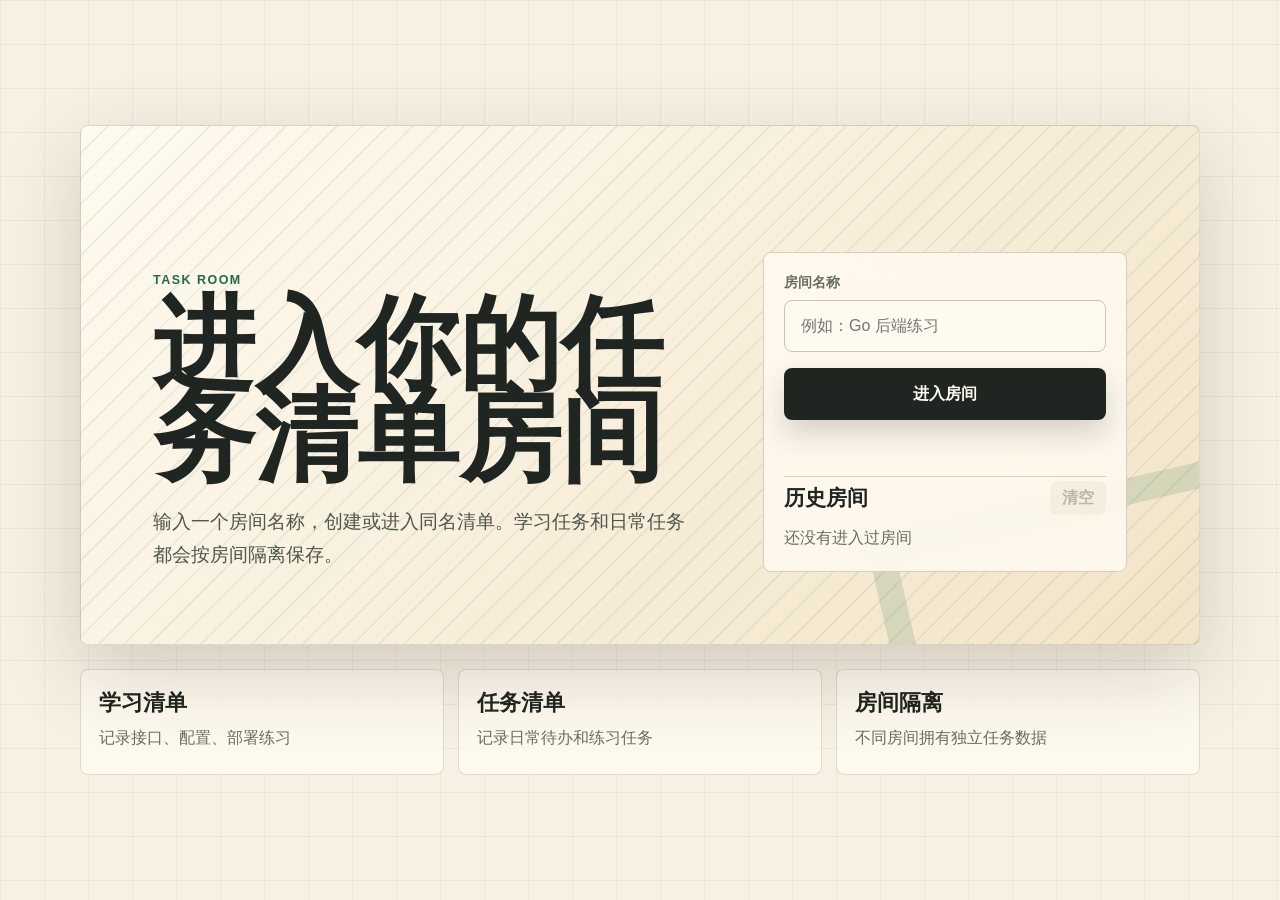
==== frontend/home.html @ 288fbd44 "first commit" ====
<!doctype html>
<html lang="zh-CN">
  <head>
    <meta charset="UTF-8" />
    <meta name="viewport" content="width=device-width, initial-scale=1.0" />
    <title>进入任务房间</title>
    <link rel="stylesheet" href="./home.css" />
  </head>
  <body>
    <main class="home-shell">
      <section class="entry-panel" aria-labelledby="home-title">
        <div class="entry-copy">
          <p class="eyebrow">Task Room</p>
          <h1 id="home-title">进入你的任务清单房间</h1>
          <p class="lead">输入一个房间名称，创建或进入同名清单。学习任务和日常任务都会按房间隔离保存。</p>
        </div>

        <form class="room-form" id="roomForm">
          <label class="room-field">
            <span>房间名称</span>
            <input id="roomName" name="name" type="text" maxlength="40" placeholder="例如：Go 后端练习" autocomplete="off" required />
          </label>
          <button class="enter-button" type="submit">进入房间</button>
          <p class="room-message" id="roomMessage" role="status"></p>

          <section class="history-panel" aria-labelledby="history-title">
            <div class="history-heading">
              <h2 id="history-title">历史房间</h2>
              <button class="clear-history" id="clearHistoryButton" type="button">清空</button>
            </div>
            <div class="history-list" id="historyList"></div>
          </section>
        </form>
      </section>

      <section class="hint-strip" aria-label="项目能力">
        <div>
          <strong>学习清单</strong>
          <span>记录接口、配置、部署练习</span>
        </div>
        <div>
          <strong>任务清单</strong>
          <span>记录日常待办和练习任务</span>
        </div>
        <div>
          <strong>房间隔离</strong>
          <span>不同房间拥有独立任务数据</span>
        </div>
      </section>
    </main>

    <script src="./home.js"></script>
  </body>
</html>
---- frontend/home.css ----
:root {
  --paper: #f7f1e4;
  --ink: #1f2520;
  --muted: #66705f;
  --line: #d9cfb8;
  --fern: #206b4f;
  --fern-dark: #114632;
  --coral: #e56f4a;
  --white: #fffaf0;
  --shadow: 0 28px 80px rgba(42, 34, 19, 0.18);
}

* {
  box-sizing: border-box;
}

body {
  min-height: 100vh;
  margin: 0;
  color: var(--ink);
  font-family: "Aptos", "Segoe UI", sans-serif;
  background:
    linear-gradient(90deg, rgba(31, 37, 32, 0.05) 1px, transparent 1px),
    linear-gradient(rgba(31, 37, 32, 0.05) 1px, transparent 1px),
    var(--paper);
  background-size: 44px 44px;
}

button,
input {
  font: inherit;
}

.home-shell {
  display: grid;
  align-content: center;
  gap: 24px;
  width: min(1120px, calc(100% - 32px));
  min-height: 100vh;
  margin: 0 auto;
  padding: 32px 0;
}

.entry-panel {
  display: grid;
  grid-template-columns: minmax(0, 1.2fr) minmax(320px, 0.8fr);
  gap: clamp(28px, 5vw, 72px);
  align-items: end;
  min-height: 520px;
  padding: clamp(28px, 6vw, 72px);
  border: 1px solid rgba(31, 37, 32, 0.14);
  border-radius: 8px;
  background:
    repeating-linear-gradient(135deg, rgba(32, 107, 79, 0.08) 0 2px, transparent 2px 18px),
    linear-gradient(135deg, rgba(255, 250, 240, 0.96), rgba(240, 226, 196, 0.9));
  box-shadow: var(--shadow);
  overflow: hidden;
  position: relative;
}

.entry-panel::after {
  content: "";
  position: absolute;
  right: -78px;
  bottom: -70px;
  width: 340px;
  height: 170px;
  border: 26px solid rgba(32, 107, 79, 0.14);
  transform: rotate(-13deg);
}

.entry-copy,
.room-form {
  position: relative;
  z-index: 1;
}

.eyebrow {
  margin: 0 0 12px;
  color: var(--fern);
  font-size: 0.78rem;
  font-weight: 850;
  letter-spacing: 0.12em;
  text-transform: uppercase;
}

h1 {
  max-width: 760px;
  margin: 0 0 22px;
  font-family: Georgia, "Times New Roman", serif;
  font-size: clamp(3.3rem, 8vw, 7rem);
  line-height: 0.9;
  letter-spacing: 0;
}

.lead {
  max-width: 560px;
  margin: 0;
  color: #4e574b;
  font-size: clamp(1rem, 2vw, 1.2rem);
  line-height: 1.75;
}

.room-form {
  display: grid;
  gap: 16px;
  padding: 20px;
  border: 1px solid var(--line);
  border-radius: 8px;
  background: rgba(255, 250, 240, 0.88);
  backdrop-filter: blur(12px);
}

.room-field {
  display: grid;
  gap: 8px;
}

.room-field span {
  color: var(--muted);
  font-size: 0.88rem;
  font-weight: 850;
}

.room-field input {
  width: 100%;
  min-height: 52px;
  padding: 0 16px;
  border: 1px solid #cfc4ab;
  border-radius: 8px;
  color: var(--ink);
  background: var(--white);
  outline: none;
}

.room-field input:focus {
  border-color: var(--fern);
  box-shadow: 0 0 0 4px rgba(32, 107, 79, 0.14);
}

.enter-button {
  min-height: 52px;
  border: 0;
  border-radius: 8px;
  color: var(--white);
  background: var(--ink);
  font-weight: 850;
  cursor: pointer;
  transition: transform 160ms ease, box-shadow 160ms ease;
  box-shadow: 0 14px 28px rgba(31, 37, 32, 0.18);
}

.enter-button:hover {
  transform: translateY(-2px);
}

.enter-button:disabled {
  cursor: wait;
  opacity: 0.72;
  transform: none;
}

.room-message {
  min-height: 24px;
  margin: 0;
  color: var(--fern-dark);
  font-weight: 750;
}

.history-panel {
  display: grid;
  gap: 10px;
  padding-top: 4px;
  border-top: 1px solid var(--line);
}

.history-heading {
  display: flex;
  align-items: center;
  justify-content: space-between;
  gap: 12px;
}

.history-heading h2 {
  margin: 0;
  font-family: Georgia, "Times New Roman", serif;
  font-size: 1.3rem;
  line-height: 1;
}

.clear-history {
  min-height: 34px;
  border: 0;
  border-radius: 8px;
  padding: 0 12px;
  color: var(--muted);
  background: #eee5d2;
  cursor: pointer;
  font-weight: 750;
}

.clear-history:disabled {
  cursor: default;
  opacity: 0.45;
}

.history-list {
  display: grid;
  gap: 8px;
}

.history-empty {
  margin: 0;
  color: var(--muted);
  line-height: 1.6;
}

.history-item {
  display: flex;
  align-items: center;
  justify-content: space-between;
  gap: 12px;
  width: 100%;
  min-height: 44px;
  border: 1px solid var(--line);
  border-radius: 8px;
  padding: 0 12px;
  color: var(--ink);
  background: var(--white);
  cursor: pointer;
  text-align: left;
  font-weight: 800;
}

.history-item span {
  color: var(--muted);
  font-size: 0.82rem;
  font-weight: 750;
}

.hint-strip {
  display: grid;
  grid-template-columns: repeat(3, 1fr);
  gap: 14px;
}

.hint-strip div {
  min-height: 106px;
  padding: 18px;
  border: 1px solid rgba(31, 37, 32, 0.14);
  border-radius: 8px;
  background: rgba(255, 250, 240, 0.88);
}

.hint-strip strong {
  display: block;
  margin-bottom: 8px;
  font-family: Georgia, "Times New Roman", serif;
  font-size: 1.35rem;
}

.hint-strip span {
  color: var(--muted);
  line-height: 1.6;
}

@media (max-width: 820px) {
  .entry-panel,
  .hint-strip {
    grid-template-columns: 1fr;
  }

  .entry-panel {
    min-height: auto;
  }
}

@media (max-width: 560px) {
  .home-shell {
    width: min(100% - 20px, 1120px);
    padding: 10px 0 24px;
  }

  .entry-panel {
    padding: 24px;
  }

  h1 {
    font-size: 3.2rem;
  }
}
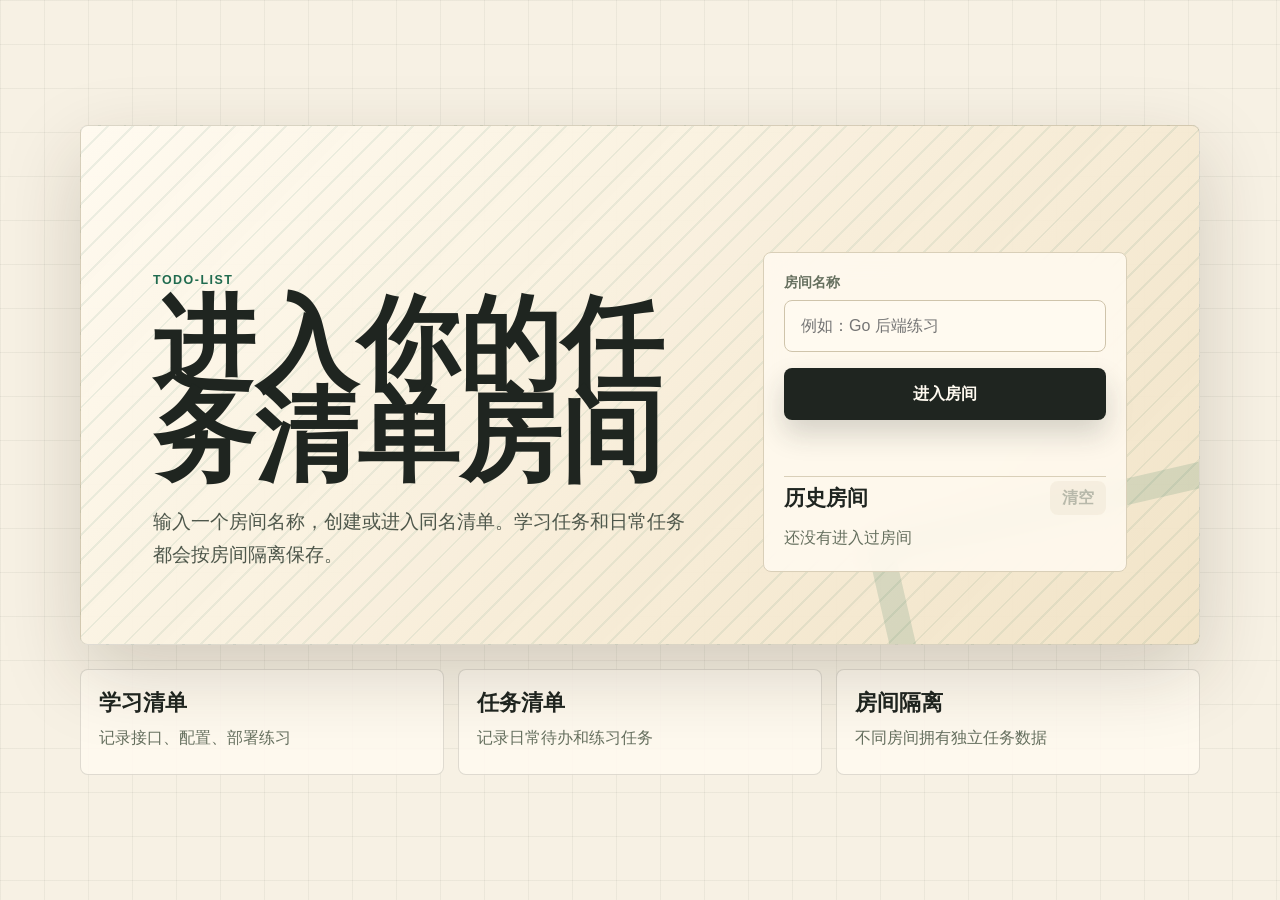
==== commit 92294469: "docs:更新 README update Project name  add LICENSE.  Signed-off-by: 拖鞋423 <tuo042361@163.com>  update R" ====
--- a/frontend/home.html
+++ b/frontend/home.html
@@ -10,7 +10,7 @@
     <main class="home-shell">
       <section class="entry-panel" aria-labelledby="home-title">
         <div class="entry-copy">
-          <p class="eyebrow">Task Room</p>
+          <p class="eyebrow">Todo-list</p>
           <h1 id="home-title">进入你的任务清单房间</h1>
           <p class="lead">输入一个房间名称，创建或进入同名清单。学习任务和日常任务都会按房间隔离保存。</p>
         </div>
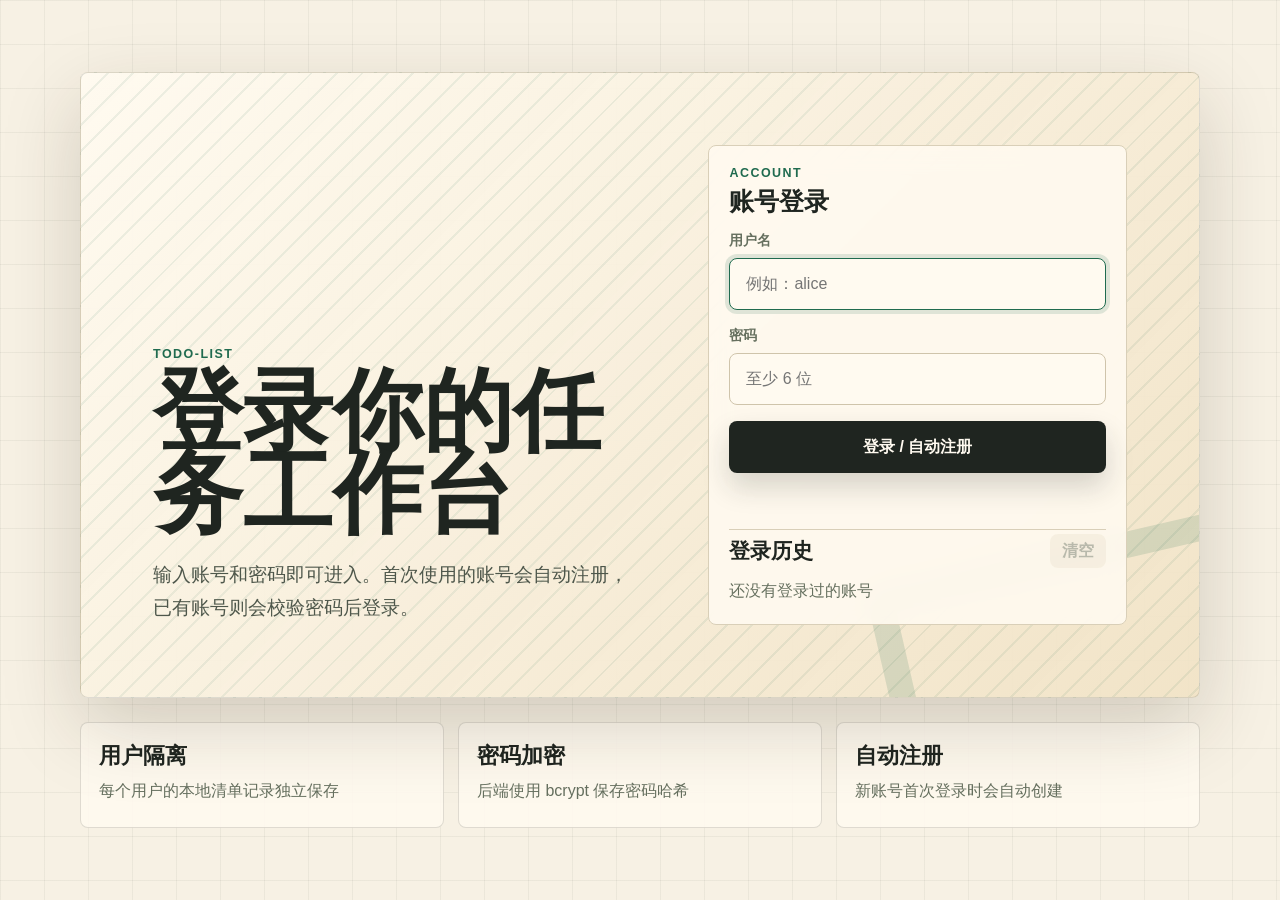
==== commit 7e15213b: "add login" ====
--- a/frontend/home.html
+++ b/frontend/home.html
@@ -3,7 +3,7 @@
   <head>
     <meta charset="UTF-8" />
     <meta name="viewport" content="width=device-width, initial-scale=1.0" />
-    <title>进入任务房间</title>
+    <title>登录后查看任务清单</title>
     <link rel="stylesheet" href="./home.css" />
   </head>
   <body>
@@ -11,44 +11,82 @@
       <section class="entry-panel" aria-labelledby="home-title">
         <div class="entry-copy">
           <p class="eyebrow">Todo-list</p>
-          <h1 id="home-title">进入你的任务清单房间</h1>
-          <p class="lead">输入一个房间名称，创建或进入同名清单。学习任务和日常任务都会按房间隔离保存。</p>
+          <h1 id="home-title">&#30331;&#24405;&#20320;&#30340;&#20219;&#21153;&#24037;&#20316;&#21488;</h1>
+          <p class="lead">&#36755;&#20837;&#36134;&#21495;&#21644;&#23494;&#30721;&#21363;&#21487;&#36827;&#20837;&#12290;&#39318;&#27425;&#20351;&#29992;&#30340;&#36134;&#21495;&#20250;&#33258;&#21160;&#27880;&#20876;&#65292;&#24050;&#26377;&#36134;&#21495;&#21017;&#20250;&#26657;&#39564;&#23494;&#30721;&#21518;&#30331;&#24405;&#12290;</p>
         </div>
 
-        <form class="room-form" id="roomForm">
-          <label class="room-field">
-            <span>房间名称</span>
-            <input id="roomName" name="name" type="text" maxlength="40" placeholder="例如：Go 后端练习" autocomplete="off" required />
-          </label>
-          <button class="enter-button" type="submit">进入房间</button>
-          <p class="room-message" id="roomMessage" role="status"></p>
+        <div class="entry-stack">
+          <form class="auth-form" id="authForm">
+            <div class="form-heading">
+              <p class="eyebrow">Account</p>
+              <h2>&#36134;&#21495;&#30331;&#24405;</h2>
+            </div>
+            <label class="entry-field">
+              <span>&#29992;&#25143;&#21517;</span>
+              <input id="username" name="username" type="text" maxlength="40" placeholder="&#20363;&#22914;&#65306;alice" autocomplete="username" required />
+            </label>
+            <label class="entry-field">
+              <span>&#23494;&#30721;</span>
+              <input id="password" name="password" type="password" minlength="6" placeholder="&#33267;&#23569; 6 &#20301;" autocomplete="current-password" required />
+            </label>
+            <button class="enter-button" type="submit">&#30331;&#24405; / &#33258;&#21160;&#27880;&#20876;</button>
+            <p class="room-message" id="authMessage" role="status"></p>
 
-          <section class="history-panel" aria-labelledby="history-title">
-            <div class="history-heading">
-              <h2 id="history-title">历史房间</h2>
-              <button class="clear-history" id="clearHistoryButton" type="button">清空</button>
+            <section class="history-panel" aria-labelledby="account-history-title">
+              <div class="history-heading">
+                <h2 id="account-history-title">&#30331;&#24405;&#21382;&#21490;</h2>
+                <button class="clear-history" id="clearAccountHistoryButton" type="button">&#28165;&#31354;</button>
+              </div>
+              <div class="history-list" id="accountHistoryList"></div>
+            </section>          </form>
+
+          <section class="signed-panel" id="signedPanel" hidden>
+            <div>
+              <span>&#24403;&#21069;&#29992;&#25143;</span>
+              <strong id="currentUsername">-</strong>
             </div>
-            <div class="history-list" id="historyList"></div>
+            <button class="clear-history" id="logoutButton" type="button">&#36864;&#20986;</button>
           </section>
-        </form>
+
+          <form class="room-form" id="roomForm" hidden>
+            <div class="form-heading">
+              <p class="eyebrow">List</p>
+              <h2>查看清单</h2>
+            </div>
+            <label class="entry-field">
+              <span>清单名称</span>
+              <input id="roomName" name="name" type="text" maxlength="40" placeholder="&#20363;&#22914;&#65306;Go &#21518;&#31471;&#32451;&#20064;" autocomplete="off" required />
+            </label>
+            <button class="enter-button" type="submit">查看清单</button>
+            <p class="room-message" id="roomMessage" role="status"></p>
+
+            <section class="history-panel" aria-labelledby="history-title">
+              <div class="history-heading">
+                <h2 id="history-title">历史清单</h2>
+                <button class="clear-history" id="clearHistoryButton" type="button">&#28165;&#31354;</button>
+              </div>
+              <div class="history-list" id="historyList"></div>
+            </section>
+          </form>
+        </div>
       </section>
 
-      <section class="hint-strip" aria-label="项目能力">
+      <section class="hint-strip" aria-label="&#39033;&#30446;&#33021;&#21147;">
         <div>
-          <strong>学习清单</strong>
-          <span>记录接口、配置、部署练习</span>
+          <strong>&#29992;&#25143;&#38548;&#31163;</strong>
+          <span>每个用户的本地清单记录独立保存</span>
         </div>
         <div>
-          <strong>任务清单</strong>
-          <span>记录日常待办和练习任务</span>
+          <strong>&#23494;&#30721;&#21152;&#23494;</strong>
+          <span>&#21518;&#31471;&#20351;&#29992; bcrypt &#20445;&#23384;&#23494;&#30721;&#21704;&#24076;</span>
         </div>
         <div>
-          <strong>房间隔离</strong>
-          <span>不同房间拥有独立任务数据</span>
+          <strong>&#33258;&#21160;&#27880;&#20876;</strong>
+          <span>&#26032;&#36134;&#21495;&#39318;&#27425;&#30331;&#24405;&#26102;&#20250;&#33258;&#21160;&#21019;&#24314;</span>
         </div>
       </section>
     </main>
 
     <script src="./home.js"></script>
   </body>
-</html>
+</html>
--- a/frontend/home.css
+++ b/frontend/home.css
@@ -14,6 +14,10 @@
   box-sizing: border-box;
 }
 
+[hidden] {
+  display: none !important;
+}
+
 body {
   min-height: 100vh;
   margin: 0;
@@ -43,10 +47,10 @@
 
 .entry-panel {
   display: grid;
-  grid-template-columns: minmax(0, 1.2fr) minmax(320px, 0.8fr);
+  grid-template-columns: minmax(0, 1.08fr) minmax(340px, 0.92fr);
   gap: clamp(28px, 5vw, 72px);
   align-items: end;
-  min-height: 520px;
+  min-height: 560px;
   padding: clamp(28px, 6vw, 72px);
   border: 1px solid rgba(31, 37, 32, 0.14);
   border-radius: 8px;
@@ -70,13 +74,18 @@
 }
 
 .entry-copy,
-.room-form {
+.entry-stack {
   position: relative;
   z-index: 1;
 }
 
+.entry-stack {
+  display: grid;
+  gap: 14px;
+}
+
 .eyebrow {
-  margin: 0 0 12px;
+  margin: 0 0 10px;
   color: var(--fern);
   font-size: 0.78rem;
   font-weight: 850;
@@ -88,41 +97,55 @@
   max-width: 760px;
   margin: 0 0 22px;
   font-family: Georgia, "Times New Roman", serif;
-  font-size: clamp(3.3rem, 8vw, 7rem);
-  line-height: 0.9;
+  font-size: clamp(3.1rem, 7vw, 6.5rem);
+  line-height: 0.92;
   letter-spacing: 0;
 }
 
 .lead {
-  max-width: 560px;
+  max-width: 590px;
   margin: 0;
   color: #4e574b;
   font-size: clamp(1rem, 2vw, 1.2rem);
   line-height: 1.75;
 }
 
+.auth-form,
+.room-form,
+.signed-panel {
+  border: 1px solid var(--line);
+  border-radius: 8px;
+  background: rgba(255, 250, 240, 0.9);
+  backdrop-filter: blur(12px);
+}
+
+.auth-form,
 .room-form {
   display: grid;
   gap: 16px;
   padding: 20px;
-  border: 1px solid var(--line);
-  border-radius: 8px;
-  background: rgba(255, 250, 240, 0.88);
-  backdrop-filter: blur(12px);
-}
-
-.room-field {
+}
+
+.form-heading h2 {
+  margin: 0;
+  font-family: Georgia, "Times New Roman", serif;
+  font-size: 1.55rem;
+  line-height: 1;
+}
+
+.entry-field {
   display: grid;
   gap: 8px;
 }
 
-.room-field span {
+.entry-field span,
+.signed-panel span {
   color: var(--muted);
   font-size: 0.88rem;
   font-weight: 850;
 }
 
-.room-field input {
+.entry-field input {
   width: 100%;
   min-height: 52px;
   padding: 0 16px;
@@ -133,7 +156,7 @@
   outline: none;
 }
 
-.room-field input:focus {
+.entry-field input:focus {
   border-color: var(--fern);
   box-shadow: 0 0 0 4px rgba(32, 107, 79, 0.14);
 }
@@ -165,6 +188,24 @@
   margin: 0;
   color: var(--fern-dark);
   font-weight: 750;
+}
+
+.signed-panel {
+  display: flex;
+  align-items: center;
+  justify-content: space-between;
+  gap: 14px;
+  min-height: 72px;
+  padding: 14px 16px;
+}
+
+.signed-panel div {
+  display: grid;
+  gap: 4px;
+}
+
+.signed-panel strong {
+  font-size: 1.05rem;
 }
 
 .history-panel {
@@ -236,6 +277,7 @@
   color: var(--muted);
   font-size: 0.82rem;
   font-weight: 750;
+  white-space: nowrap;
 }
 
 .hint-strip {
@@ -286,6 +328,11 @@
   }
 
   h1 {
-    font-size: 3.2rem;
-  }
-}
+    font-size: 3.05rem;
+  }
+
+  .signed-panel {
+    align-items: flex-start;
+    flex-direction: column;
+  }
+}
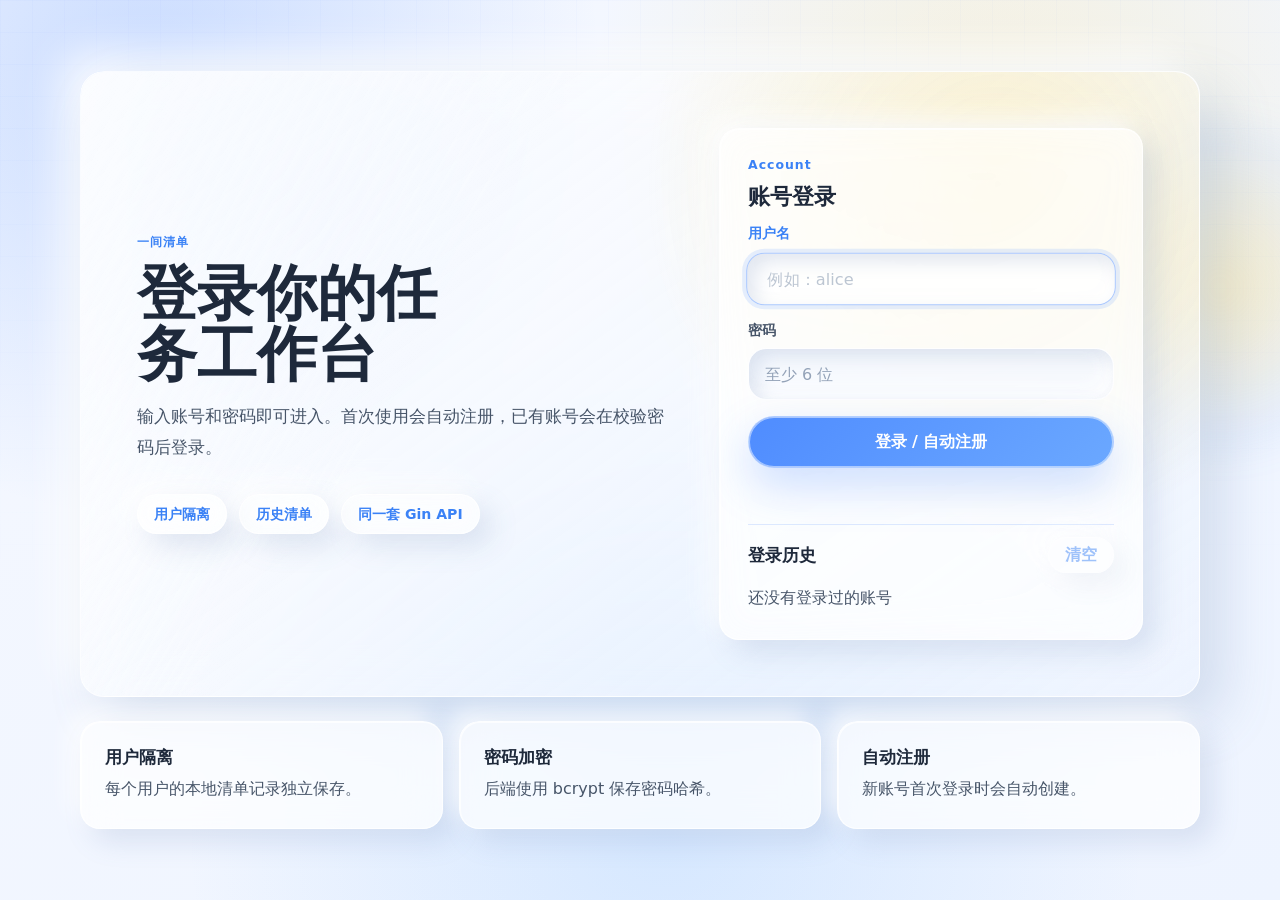
==== commit 4ce9cec6: "style:美化前端 update README  update miniprogram" ====
--- a/frontend/home.html
+++ b/frontend/home.html
@@ -3,49 +3,56 @@
   <head>
     <meta charset="UTF-8" />
     <meta name="viewport" content="width=device-width, initial-scale=1.0" />
-    <title>登录后查看任务清单</title>
+    <meta name="description" content="登录后进入你的独立任务清单。" />
+    <title>一间清单</title>
     <link rel="stylesheet" href="./home.css" />
   </head>
   <body>
     <main class="home-shell">
       <section class="entry-panel" aria-labelledby="home-title">
         <div class="entry-copy">
-          <p class="eyebrow">Todo-list</p>
-          <h1 id="home-title">&#30331;&#24405;&#20320;&#30340;&#20219;&#21153;&#24037;&#20316;&#21488;</h1>
-          <p class="lead">&#36755;&#20837;&#36134;&#21495;&#21644;&#23494;&#30721;&#21363;&#21487;&#36827;&#20837;&#12290;&#39318;&#27425;&#20351;&#29992;&#30340;&#36134;&#21495;&#20250;&#33258;&#21160;&#27880;&#20876;&#65292;&#24050;&#26377;&#36134;&#21495;&#21017;&#20250;&#26657;&#39564;&#23494;&#30721;&#21518;&#30331;&#24405;&#12290;</p>
+          <p class="eyebrow">一间清单</p>
+          <h1 id="home-title">登录你的任务工作台</h1>
+          <p class="lead">输入账号和密码即可进入。首次使用会自动注册，已有账号会在校验密码后登录。</p>
+          <div class="trust-row" aria-label="产品能力">
+            <span>用户隔离</span>
+            <span>历史清单</span>
+            <span>同一套 Gin API</span>
+          </div>
         </div>
 
         <div class="entry-stack">
           <form class="auth-form" id="authForm">
             <div class="form-heading">
               <p class="eyebrow">Account</p>
-              <h2>&#36134;&#21495;&#30331;&#24405;</h2>
+              <h2>账号登录</h2>
             </div>
             <label class="entry-field">
-              <span>&#29992;&#25143;&#21517;</span>
-              <input id="username" name="username" type="text" maxlength="40" placeholder="&#20363;&#22914;&#65306;alice" autocomplete="username" required />
+              <span>用户名</span>
+              <input id="username" name="username" type="text" maxlength="40" placeholder="例如：alice" autocomplete="username" required />
             </label>
             <label class="entry-field">
-              <span>&#23494;&#30721;</span>
-              <input id="password" name="password" type="password" minlength="6" placeholder="&#33267;&#23569; 6 &#20301;" autocomplete="current-password" required />
+              <span>密码</span>
+              <input id="password" name="password" type="password" minlength="6" placeholder="至少 6 位" autocomplete="current-password" required />
             </label>
-            <button class="enter-button" type="submit">&#30331;&#24405; / &#33258;&#21160;&#27880;&#20876;</button>
+            <button class="enter-button" type="submit">登录 / 自动注册</button>
             <p class="room-message" id="authMessage" role="status"></p>
 
             <section class="history-panel" aria-labelledby="account-history-title">
               <div class="history-heading">
-                <h2 id="account-history-title">&#30331;&#24405;&#21382;&#21490;</h2>
-                <button class="clear-history" id="clearAccountHistoryButton" type="button">&#28165;&#31354;</button>
+                <h2 id="account-history-title">登录历史</h2>
+                <button class="clear-history" id="clearAccountHistoryButton" type="button">清空</button>
               </div>
               <div class="history-list" id="accountHistoryList"></div>
-            </section>          </form>
+            </section>
+          </form>
 
           <section class="signed-panel" id="signedPanel" hidden>
             <div>
-              <span>&#24403;&#21069;&#29992;&#25143;</span>
+              <span>当前用户</span>
               <strong id="currentUsername">-</strong>
             </div>
-            <button class="clear-history" id="logoutButton" type="button">&#36864;&#20986;</button>
+            <button class="clear-history" id="logoutButton" type="button">退出</button>
           </section>
 
           <form class="room-form" id="roomForm" hidden>
@@ -55,7 +62,7 @@
             </div>
             <label class="entry-field">
               <span>清单名称</span>
-              <input id="roomName" name="name" type="text" maxlength="40" placeholder="&#20363;&#22914;&#65306;Go &#21518;&#31471;&#32451;&#20064;" autocomplete="off" required />
+              <input id="roomName" name="name" type="text" maxlength="40" placeholder="例如：Go 后端练习" autocomplete="off" required />
             </label>
             <button class="enter-button" type="submit">查看清单</button>
             <p class="room-message" id="roomMessage" role="status"></p>
@@ -63,7 +70,7 @@
             <section class="history-panel" aria-labelledby="history-title">
               <div class="history-heading">
                 <h2 id="history-title">历史清单</h2>
-                <button class="clear-history" id="clearHistoryButton" type="button">&#28165;&#31354;</button>
+                <button class="clear-history" id="clearHistoryButton" type="button">清空</button>
               </div>
               <div class="history-list" id="historyList"></div>
             </section>
@@ -71,22 +78,22 @@
         </div>
       </section>
 
-      <section class="hint-strip" aria-label="&#39033;&#30446;&#33021;&#21147;">
+      <section class="hint-strip" aria-label="项目能力">
         <div>
-          <strong>&#29992;&#25143;&#38548;&#31163;</strong>
-          <span>每个用户的本地清单记录独立保存</span>
+          <strong>用户隔离</strong>
+          <span>每个用户的本地清单记录独立保存。</span>
         </div>
         <div>
-          <strong>&#23494;&#30721;&#21152;&#23494;</strong>
-          <span>&#21518;&#31471;&#20351;&#29992; bcrypt &#20445;&#23384;&#23494;&#30721;&#21704;&#24076;</span>
+          <strong>密码加密</strong>
+          <span>后端使用 bcrypt 保存密码哈希。</span>
         </div>
         <div>
-          <strong>&#33258;&#21160;&#27880;&#20876;</strong>
-          <span>&#26032;&#36134;&#21495;&#39318;&#27425;&#30331;&#24405;&#26102;&#20250;&#33258;&#21160;&#21019;&#24314;</span>
+          <strong>自动注册</strong>
+          <span>新账号首次登录时会自动创建。</span>
         </div>
       </section>
     </main>
 
     <script src="./home.js"></script>
   </body>
-</html>+</html>
--- a/frontend/home.css
+++ b/frontend/home.css
@@ -1,13 +1,30 @@
 :root {
-  --paper: #f7f1e4;
-  --ink: #1f2520;
-  --muted: #66705f;
-  --line: #d9cfb8;
-  --fern: #206b4f;
-  --fern-dark: #114632;
-  --coral: #e56f4a;
-  --white: #fffaf0;
-  --shadow: 0 28px 80px rgba(42, 34, 19, 0.18);
+  --primary: #4f8cff;
+  --primary-2: #5da9ff;
+  --primary-3: #3b82f6;
+  --secondary: #ffd54f;
+  --secondary-2: #ffc107;
+  --secondary-3: #ffca28;
+  --bg: #eef4ff;
+  --bg-soft: #f5f8ff;
+  --bg-lift: #f8fafd;
+  --card: rgba(255, 255, 255, 0.72);
+  --card-solid: #ffffff;
+  --ink: #1e293b;
+  --muted: #475569;
+  --subtle: #94a3b8;
+  --success: #22c55e;
+  --warning: #f59e0b;
+  --danger: #ef4444;
+  --line: rgba(79, 140, 255, 0.18);
+  --line-strong: rgba(79, 140, 255, 0.36);
+  --radius: 20px;
+  --radius-lg: 24px;
+  --radius-pill: 999px;
+  --shadow-high: 22px 22px 52px rgba(99, 130, 179, 0.22), -18px -18px 42px rgba(255, 255, 255, 0.86);
+  --shadow-soft: 12px 12px 28px rgba(99, 130, 179, 0.18), -10px -10px 24px rgba(255, 255, 255, 0.78);
+  --shadow-pressed: inset 8px 8px 18px rgba(99, 130, 179, 0.18), inset -8px -8px 18px rgba(255, 255, 255, 0.82);
+  --shadow-glow: 0 18px 44px rgba(79, 140, 255, 0.28), 0 0 0 1px rgba(255, 255, 255, 0.5) inset;
 }
 
 * {
@@ -16,18 +33,51 @@
 
 [hidden] {
   display: none !important;
+}
+
+html {
+  scroll-behavior: smooth;
 }
 
 body {
   min-height: 100vh;
   margin: 0;
   color: var(--ink);
-  font-family: "Aptos", "Segoe UI", sans-serif;
+  font-family: Aptos, "Segoe UI", "PingFang SC", "Microsoft YaHei", system-ui, sans-serif;
   background:
-    linear-gradient(90deg, rgba(31, 37, 32, 0.05) 1px, transparent 1px),
-    linear-gradient(rgba(31, 37, 32, 0.05) 1px, transparent 1px),
-    var(--paper);
-  background-size: 44px 44px;
+    radial-gradient(circle at 12% 8%, rgba(79, 140, 255, 0.26), transparent 28rem),
+    radial-gradient(circle at 78% 16%, rgba(255, 213, 79, 0.2), transparent 26rem),
+    radial-gradient(circle at 52% 92%, rgba(93, 169, 255, 0.18), transparent 30rem),
+    linear-gradient(145deg, var(--bg-soft), var(--bg));
+  overflow-x: hidden;
+}
+
+body::before,
+body::after {
+  content: "";
+  position: fixed;
+  pointer-events: none;
+  z-index: 0;
+}
+
+body::before {
+  inset: 0;
+  background-image:
+    linear-gradient(rgba(79, 140, 255, 0.07) 1px, transparent 1px),
+    linear-gradient(90deg, rgba(79, 140, 255, 0.07) 1px, transparent 1px);
+  background-size: 32px 32px;
+  mask-image: linear-gradient(180deg, rgba(30, 41, 59, 0.34), transparent 68%);
+}
+
+body::after {
+  width: 360px;
+  height: 360px;
+  right: -120px;
+  top: 12%;
+  border-radius: 50%;
+  background: radial-gradient(circle, rgba(255, 213, 79, 0.24), rgba(79, 140, 255, 0.06) 58%, transparent 72%);
+  filter: blur(12px);
+  animation: orbFloat 12s ease-in-out infinite alternate;
 }
 
 button,
@@ -35,102 +85,174 @@
   font: inherit;
 }
 
+button {
+  cursor: pointer;
+}
+
+button:focus-visible,
+input:focus-visible {
+  outline: 4px solid rgba(79, 140, 255, 0.22);
+  outline-offset: 4px;
+}
+
 .home-shell {
+  position: relative;
+  z-index: 1;
   display: grid;
   align-content: center;
   gap: 24px;
   width: min(1120px, calc(100% - 32px));
-  min-height: 100vh;
+  min-height: 100dvh;
   margin: 0 auto;
   padding: 32px 0;
+  animation: pageIn 480ms ease-in-out both;
 }
 
 .entry-panel {
-  display: grid;
-  grid-template-columns: minmax(0, 1.08fr) minmax(340px, 0.92fr);
-  gap: clamp(28px, 5vw, 72px);
-  align-items: end;
-  min-height: 560px;
-  padding: clamp(28px, 6vw, 72px);
-  border: 1px solid rgba(31, 37, 32, 0.14);
-  border-radius: 8px;
-  background:
-    repeating-linear-gradient(135deg, rgba(32, 107, 79, 0.08) 0 2px, transparent 2px 18px),
-    linear-gradient(135deg, rgba(255, 250, 240, 0.96), rgba(240, 226, 196, 0.9));
-  box-shadow: var(--shadow);
+  position: relative;
+  display: grid;
+  grid-template-columns: minmax(0, 1fr) minmax(336px, 424px);
+  gap: 48px;
+  align-items: center;
+  padding: 56px;
+  border: 1px solid rgba(255, 255, 255, 0.72);
+  border-radius: var(--radius-lg);
+  background: linear-gradient(145deg, rgba(255, 255, 255, 0.78), rgba(238, 244, 255, 0.52));
+  box-shadow: var(--shadow-high);
+  backdrop-filter: blur(22px) saturate(1.18);
   overflow: hidden;
-  position: relative;
-}
-
-.entry-panel::after {
+  transition: transform 280ms ease-in-out, box-shadow 280ms ease-in-out, border-color 280ms ease-in-out;
+}
+
+.entry-panel::before {
   content: "";
   position: absolute;
-  right: -78px;
-  bottom: -70px;
-  width: 340px;
-  height: 170px;
-  border: 26px solid rgba(32, 107, 79, 0.14);
-  transform: rotate(-13deg);
+  inset: 0;
+  border-radius: inherit;
+  background:
+    linear-gradient(120deg, rgba(255, 255, 255, 0.62), transparent 34%),
+    radial-gradient(circle at 82% 18%, rgba(255, 213, 79, 0.22), transparent 22rem);
+  pointer-events: none;
+}
+
+.entry-panel:hover {
+  transform: translateY(-8px);
+  border-color: rgba(79, 140, 255, 0.34);
+  box-shadow: 28px 28px 64px rgba(99, 130, 179, 0.28), -20px -20px 46px rgba(255, 255, 255, 0.9), 0 0 34px rgba(79, 140, 255, 0.12);
 }
 
 .entry-copy,
 .entry-stack {
   position: relative;
   z-index: 1;
+  min-width: 0;
 }
 
 .entry-stack {
   display: grid;
-  gap: 14px;
+  gap: 20px;
 }
 
 .eyebrow {
-  margin: 0 0 10px;
-  color: var(--fern);
+  margin: 0 0 12px;
+  color: var(--primary-3);
   font-size: 0.78rem;
-  font-weight: 850;
-  letter-spacing: 0.12em;
-  text-transform: uppercase;
+  font-weight: 780;
+  letter-spacing: 0.08em;
+}
+
+h1,
+h2,
+p {
+  margin-top: 0;
 }
 
 h1 {
-  max-width: 760px;
-  margin: 0 0 22px;
-  font-family: Georgia, "Times New Roman", serif;
-  font-size: clamp(3.1rem, 7vw, 6.5rem);
-  line-height: 0.92;
+  max-width: 640px;
+  margin-bottom: 16px;
+  color: var(--ink);
+  font-size: 3.75rem;
+  line-height: 1.02;
   letter-spacing: 0;
+  text-wrap: balance;
 }
 
 .lead {
-  max-width: 590px;
+  max-width: 58ch;
   margin: 0;
-  color: #4e574b;
-  font-size: clamp(1rem, 2vw, 1.2rem);
-  line-height: 1.75;
+  color: var(--muted);
+  font-size: 1.08rem;
+  line-height: 1.76;
+  text-wrap: pretty;
+}
+
+.trust-row {
+  display: flex;
+  flex-wrap: wrap;
+  gap: 12px;
+  margin-top: 32px;
+}
+
+.trust-row span {
+  display: inline-flex;
+  align-items: center;
+  min-height: 40px;
+  padding: 0 16px;
+  border: 1px solid rgba(255, 255, 255, 0.72);
+  border-radius: var(--radius-pill);
+  color: var(--primary-3);
+  background: rgba(255, 255, 255, 0.58);
+  box-shadow: var(--shadow-soft);
+  font-size: 0.88rem;
+  font-weight: 740;
+  backdrop-filter: blur(14px);
+  animation: riseIn 520ms ease-in-out both;
+}
+
+.trust-row span:nth-child(2) {
+  animation-delay: 80ms;
+}
+
+.trust-row span:nth-child(3) {
+  animation-delay: 160ms;
 }
 
 .auth-form,
 .room-form,
-.signed-panel {
-  border: 1px solid var(--line);
-  border-radius: 8px;
-  background: rgba(255, 250, 240, 0.9);
-  backdrop-filter: blur(12px);
+.signed-panel,
+.hint-strip div {
+  border: 1px solid rgba(255, 255, 255, 0.76);
+  border-radius: var(--radius);
+  background: var(--card);
+  box-shadow: var(--shadow-soft), inset 1px 1px 0 rgba(255, 255, 255, 0.72);
+  backdrop-filter: blur(18px) saturate(1.16);
+  transition: transform 260ms ease-in-out, box-shadow 260ms ease-in-out, border-color 260ms ease-in-out;
+}
+
+.auth-form:hover,
+.room-form:hover,
+.signed-panel:hover,
+.hint-strip div:hover {
+  transform: translateY(-6px);
+  border-color: rgba(79, 140, 255, 0.3);
+  box-shadow: var(--shadow-high), 0 0 28px rgba(79, 140, 255, 0.12);
 }
 
 .auth-form,
 .room-form {
   display: grid;
   gap: 16px;
-  padding: 20px;
-}
-
-.form-heading h2 {
+  padding: 28px;
+  animation: riseIn 560ms ease-in-out both;
+  animation-delay: 120ms;
+}
+
+.form-heading h2,
+.history-heading h2 {
   margin: 0;
-  font-family: Georgia, "Times New Roman", serif;
-  font-size: 1.55rem;
-  line-height: 1;
+  color: var(--ink);
+  font-size: 1.36rem;
+  line-height: 1.2;
 }
 
 .entry-field {
@@ -142,61 +264,151 @@
 .signed-panel span {
   color: var(--muted);
   font-size: 0.88rem;
-  font-weight: 850;
+  font-weight: 720;
+  transition: color 220ms ease-in-out, transform 220ms ease-in-out;
+}
+
+.entry-field:focus-within span {
+  color: var(--primary-3);
+  transform: translateY(-2px);
 }
 
 .entry-field input {
   width: 100%;
   min-height: 52px;
   padding: 0 16px;
-  border: 1px solid #cfc4ab;
-  border-radius: 8px;
+  border: 1px solid rgba(255, 255, 255, 0.78);
+  border-radius: 18px;
   color: var(--ink);
-  background: var(--white);
+  background: rgba(245, 248, 255, 0.74);
+  box-shadow: var(--shadow-pressed);
   outline: none;
-}
-
+  transition: transform 220ms ease-in-out, border-color 220ms ease-in-out, box-shadow 220ms ease-in-out, background 220ms ease-in-out;
+}
+
+.entry-field input::placeholder {
+  color: var(--subtle);
+  transition: opacity 220ms ease-in-out, transform 220ms ease-in-out;
+}
+
+.entry-field input:focus::placeholder {
+  opacity: 0.62;
+  transform: translateX(4px);
+}
+
+.entry-field input:hover,
 .entry-field input:focus {
-  border-color: var(--fern);
-  box-shadow: 0 0 0 4px rgba(32, 107, 79, 0.14);
+  border-color: rgba(79, 140, 255, 0.48);
+  background: rgba(255, 255, 255, 0.86);
+}
+
+.entry-field input:focus {
+  transform: scale(1.01);
+  box-shadow: var(--shadow-pressed), 0 0 0 4px rgba(79, 140, 255, 0.14);
+}
+
+.entry-field input:user-invalid {
+  border-color: rgba(239, 68, 68, 0.48);
+  box-shadow: var(--shadow-pressed), 0 0 0 4px rgba(239, 68, 68, 0.12);
+}
+
+.entry-field input:user-valid {
+  border-color: rgba(34, 197, 94, 0.4);
+}
+
+.enter-button,
+.clear-history,
+.history-item {
+  position: relative;
+  overflow: hidden;
+  border-radius: var(--radius-pill);
+  transition: transform 220ms ease-in-out, background 220ms ease-in-out, border-color 220ms ease-in-out, box-shadow 220ms ease-in-out;
+}
+
+.enter-button::before,
+.clear-history::before,
+.history-item::before {
+  content: "";
+  position: absolute;
+  inset: 0;
+  background: linear-gradient(120deg, transparent, rgba(255, 255, 255, 0.46), transparent);
+  transform: translateX(-120%);
+  transition: transform 420ms ease-in-out;
+}
+
+.enter-button::after,
+.clear-history::after,
+.history-item::after {
+  content: "";
+  position: absolute;
+  inset: 50%;
+  width: 0;
+  height: 0;
+  border-radius: 50%;
+  background: rgba(255, 255, 255, 0.42);
+  transform: translate(-50%, -50%);
+  opacity: 0;
+}
+
+.enter-button:hover::before,
+.clear-history:hover::before,
+.history-item:hover::before {
+  transform: translateX(120%);
+}
+
+.enter-button:active::after,
+.clear-history:active::after,
+.history-item:active::after {
+  width: 240px;
+  height: 240px;
+  opacity: 1;
+  transition: width 320ms ease-in-out, height 320ms ease-in-out, opacity 520ms ease-in-out;
 }
 
 .enter-button {
   min-height: 52px;
-  border: 0;
-  border-radius: 8px;
-  color: var(--white);
-  background: var(--ink);
-  font-weight: 850;
-  cursor: pointer;
-  transition: transform 160ms ease, box-shadow 160ms ease;
-  box-shadow: 0 14px 28px rgba(31, 37, 32, 0.18);
+  border: 1px solid rgba(255, 255, 255, 0.54);
+  color: #ffffff;
+  background: linear-gradient(135deg, var(--primary), #6ba8ff);
+  box-shadow: var(--shadow-glow);
+  font-weight: 780;
 }
 
 .enter-button:hover {
-  transform: translateY(-2px);
+  transform: translateY(-4px) scale(1.03);
+  box-shadow: 0 22px 52px rgba(79, 140, 255, 0.34), 0 0 24px rgba(79, 140, 255, 0.28);
+}
+
+.enter-button:active,
+.clear-history:active,
+.history-item:active {
+  transform: scale(0.98);
+  box-shadow: var(--shadow-pressed);
 }
 
 .enter-button:disabled {
   cursor: wait;
   opacity: 0.72;
   transform: none;
+  background-size: 220% 100%;
+  animation: loadingSheen 1.1s ease-in-out infinite;
 }
 
 .room-message {
   min-height: 24px;
   margin: 0;
-  color: var(--fern-dark);
-  font-weight: 750;
+  color: var(--primary-3);
+  font-weight: 680;
 }
 
 .signed-panel {
   display: flex;
   align-items: center;
   justify-content: space-between;
-  gap: 14px;
-  min-height: 72px;
-  padding: 14px 16px;
+  gap: 16px;
+  min-height: 76px;
+  padding: 16px 20px;
+  animation: scaleIn 300ms ease-in-out both;
 }
 
 .signed-panel div {
@@ -210,8 +422,8 @@
 
 .history-panel {
   display: grid;
-  gap: 10px;
-  padding-top: 4px;
+  gap: 12px;
+  padding-top: 12px;
   border-top: 1px solid var(--line);
 }
 
@@ -219,30 +431,32 @@
   display: flex;
   align-items: center;
   justify-content: space-between;
-  gap: 12px;
+  gap: 16px;
 }
 
 .history-heading h2 {
-  margin: 0;
-  font-family: Georgia, "Times New Roman", serif;
-  font-size: 1.3rem;
-  line-height: 1;
+  font-size: 1.08rem;
 }
 
 .clear-history {
-  min-height: 34px;
-  border: 0;
-  border-radius: 8px;
-  padding: 0 12px;
-  color: var(--muted);
-  background: #eee5d2;
-  cursor: pointer;
-  font-weight: 750;
+  min-height: 36px;
+  border: 1px solid rgba(255, 255, 255, 0.76);
+  padding: 0 16px;
+  color: var(--primary-3);
+  background: rgba(255, 255, 255, 0.58);
+  box-shadow: var(--shadow-soft);
+  font-weight: 740;
+}
+
+.clear-history:hover {
+  border-color: var(--line-strong);
+  transform: translateY(-3px) scale(1.03);
+  box-shadow: var(--shadow-high), 0 0 18px rgba(79, 140, 255, 0.16);
 }
 
 .clear-history:disabled {
   cursor: default;
-  opacity: 0.45;
+  opacity: 0.48;
 }
 
 .history-list {
@@ -260,67 +474,134 @@
   display: flex;
   align-items: center;
   justify-content: space-between;
-  gap: 12px;
+  gap: 16px;
   width: 100%;
-  min-height: 44px;
-  border: 1px solid var(--line);
-  border-radius: 8px;
-  padding: 0 12px;
+  min-height: 52px;
+  border: 1px solid rgba(255, 255, 255, 0.74);
+  padding: 0 16px;
   color: var(--ink);
-  background: var(--white);
-  cursor: pointer;
+  background: rgba(255, 255, 255, 0.58);
+  box-shadow: var(--shadow-soft);
   text-align: left;
-  font-weight: 800;
+  font-weight: 740;
+  animation: riseIn 360ms ease-in-out both;
+}
+
+.history-item:hover {
+  border-color: var(--line-strong);
+  transform: translateY(-4px);
+  box-shadow: var(--shadow-high), 0 0 18px rgba(79, 140, 255, 0.14);
 }
 
 .history-item span {
-  color: var(--muted);
+  color: var(--subtle);
   font-size: 0.82rem;
-  font-weight: 750;
+  font-weight: 680;
   white-space: nowrap;
 }
 
 .hint-strip {
   display: grid;
   grid-template-columns: repeat(3, 1fr);
-  gap: 14px;
+  gap: 16px;
 }
 
 .hint-strip div {
-  min-height: 106px;
-  padding: 18px;
-  border: 1px solid rgba(31, 37, 32, 0.14);
-  border-radius: 8px;
-  background: rgba(255, 250, 240, 0.88);
+  min-height: 108px;
+  padding: 24px;
+  animation: riseIn 520ms ease-in-out both;
+}
+
+.hint-strip div:nth-child(2) {
+  animation-delay: 90ms;
+}
+
+.hint-strip div:nth-child(3) {
+  animation-delay: 180ms;
 }
 
 .hint-strip strong {
   display: block;
   margin-bottom: 8px;
-  font-family: Georgia, "Times New Roman", serif;
-  font-size: 1.35rem;
+  color: var(--ink);
+  font-size: 1.06rem;
 }
 
 .hint-strip span {
   color: var(--muted);
-  line-height: 1.6;
-}
-
-@media (max-width: 820px) {
+  line-height: 1.55;
+}
+
+@keyframes pageIn {
+  from {
+    opacity: 0;
+    transform: translateY(16px) scale(0.99);
+  }
+  to {
+    opacity: 1;
+    transform: translateY(0) scale(1);
+  }
+}
+
+@keyframes riseIn {
+  from {
+    opacity: 0;
+    transform: translateY(18px);
+  }
+  to {
+    opacity: 1;
+    transform: translateY(0);
+  }
+}
+
+@keyframes scaleIn {
+  from {
+    opacity: 0;
+    transform: scale(0.96);
+  }
+  to {
+    opacity: 1;
+    transform: scale(1);
+  }
+}
+
+@keyframes loadingSheen {
+  0% {
+    background-position: 0% 50%;
+  }
+  100% {
+    background-position: 200% 50%;
+  }
+}
+
+@keyframes orbFloat {
+  from {
+    transform: translate3d(0, 0, 0) scale(1);
+  }
+  to {
+    transform: translate3d(-32px, 40px, 0) scale(1.08);
+  }
+}
+
+@media (max-width: 860px) {
   .entry-panel,
   .hint-strip {
     grid-template-columns: 1fr;
   }
 
   .entry-panel {
-    min-height: auto;
+    padding: 32px;
+  }
+
+  h1 {
+    font-size: 3rem;
   }
 }
 
 @media (max-width: 560px) {
   .home-shell {
-    width: min(100% - 20px, 1120px);
-    padding: 10px 0 24px;
+    width: min(100% - 24px, 1120px);
+    padding: 16px 0 24px;
   }
 
   .entry-panel {
@@ -328,11 +609,28 @@
   }
 
   h1 {
-    font-size: 3.05rem;
-  }
-
-  .signed-panel {
+    font-size: 2.45rem;
+  }
+
+  .lead {
+    font-size: 1rem;
+  }
+
+  .signed-panel,
+  .history-item {
     align-items: flex-start;
     flex-direction: column;
+    padding: 16px;
+  }
+}
+
+@media (prefers-reduced-motion: reduce) {
+  *,
+  *::before,
+  *::after {
+    animation-duration: 1ms !important;
+    animation-iteration-count: 1 !important;
+    scroll-behavior: auto !important;
+    transition-duration: 1ms !important;
   }
 }
